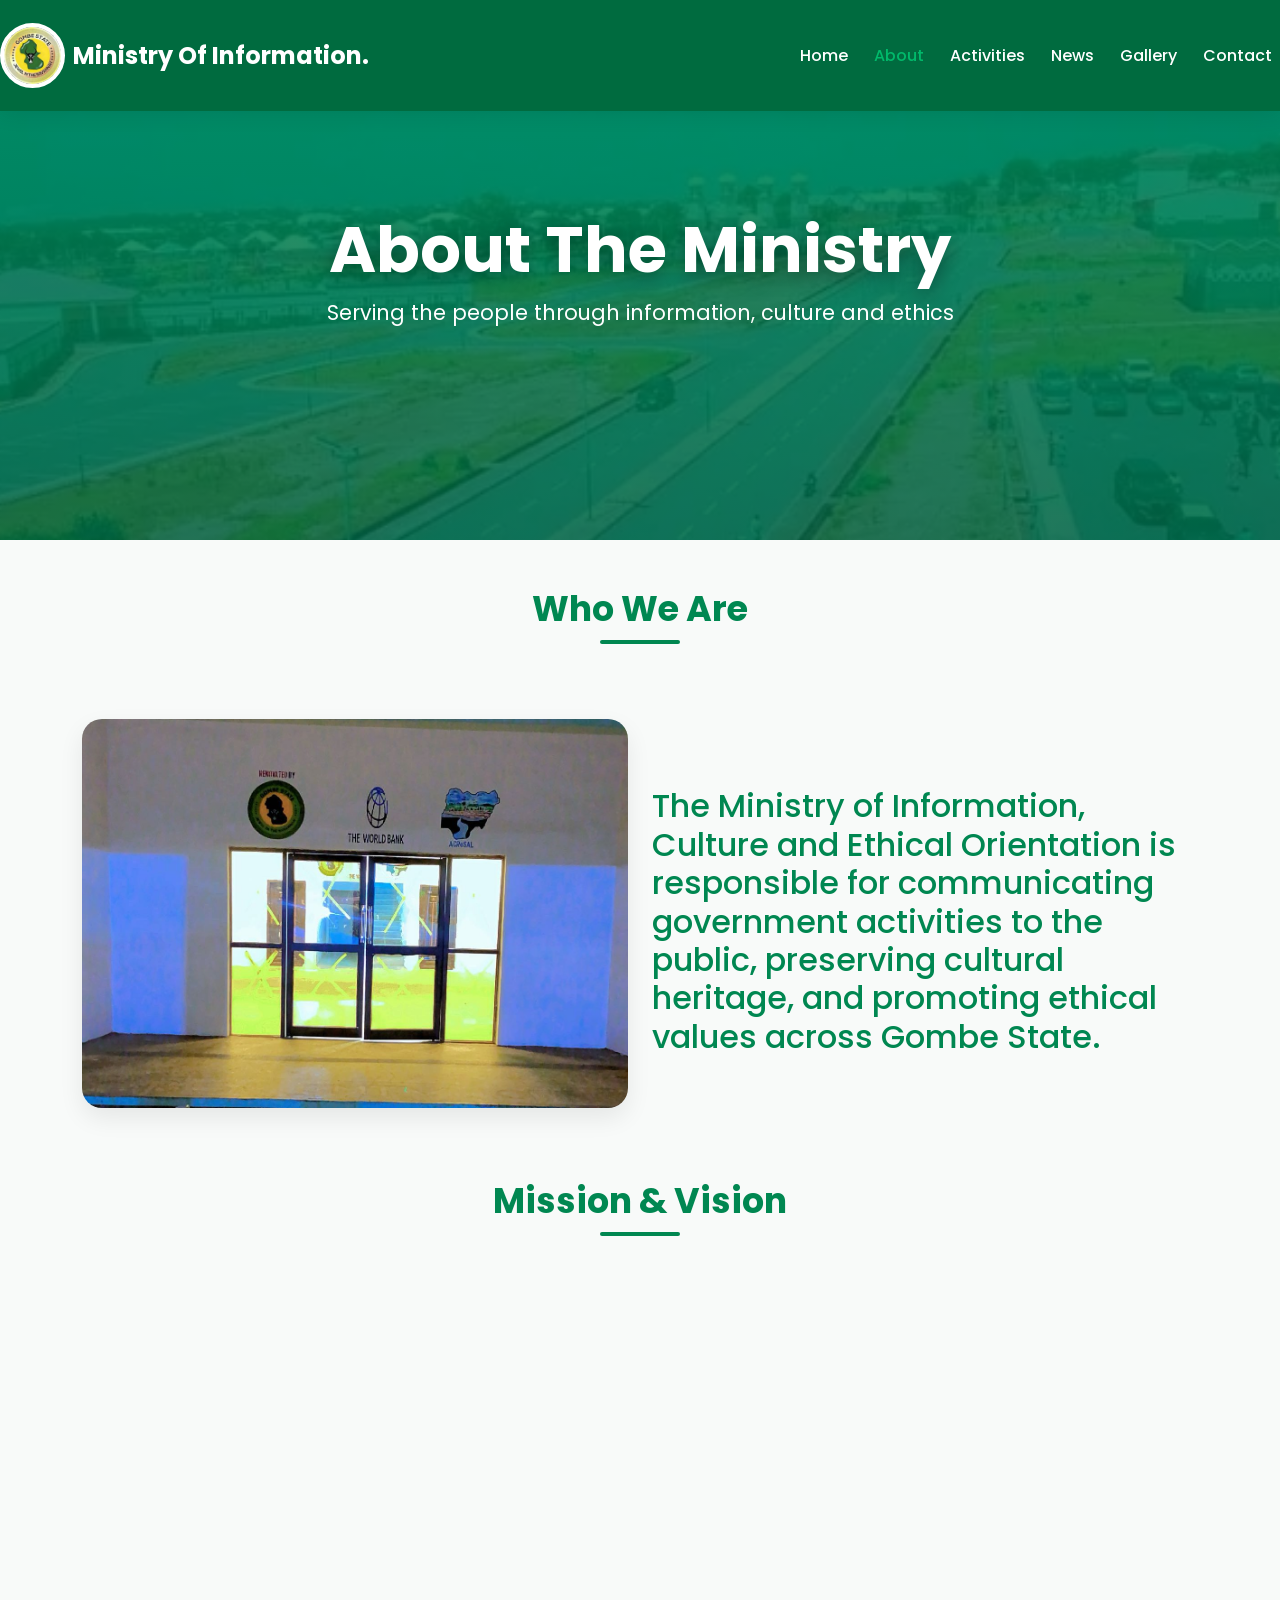
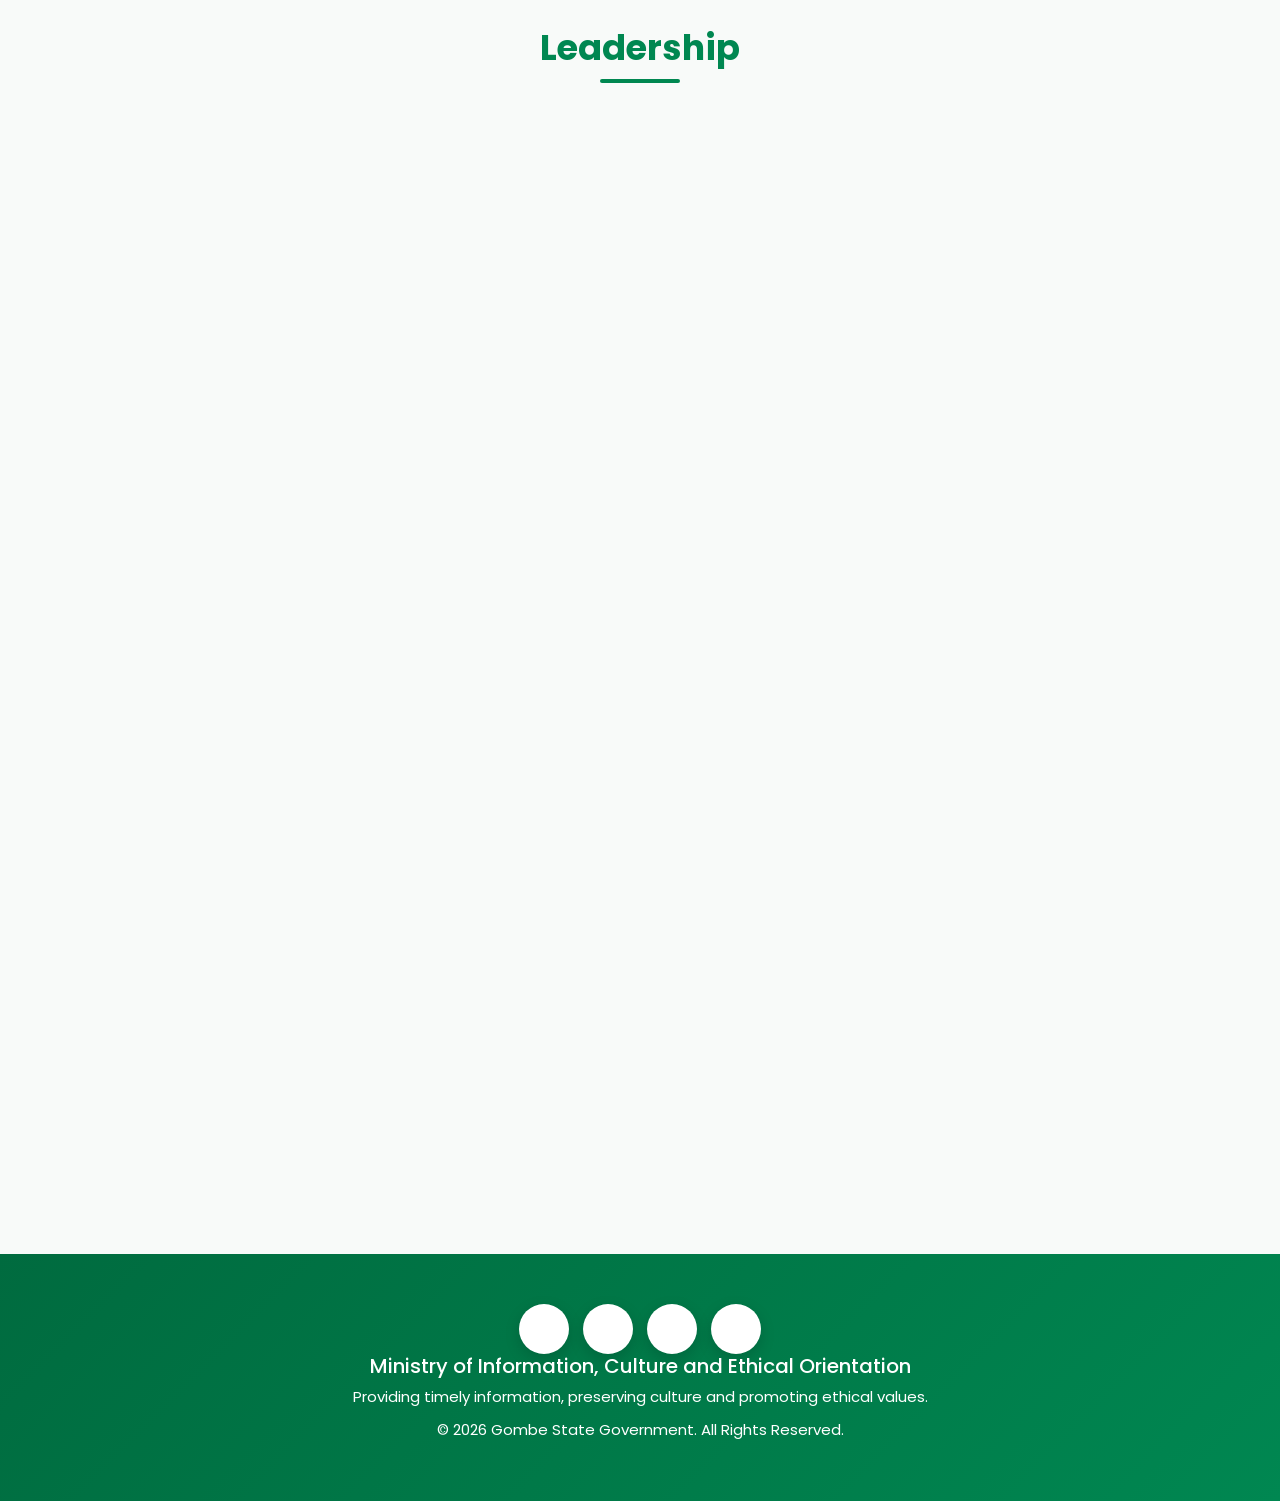
==== about.html @ 18f8c5ce "Add files via upload" ====
<!DOCTYPE html>
<html lang="en">
<head>
<meta charset="UTF-8">
<meta name="viewport" content="width=device-width, initial-scale=1.0">
<title>About Us</title>

<link rel="stylesheet" href="https://cdn.jsdelivr.net/npm/bootstrap@5.3.3/dist/css/bootstrap.min.css">
    <link rel="stylesheet" href="./css/bootstrap.min.css">
    <link rel="stylesheet" href="./css/all.css">
    <link rel="stylesheet" href="./css/jquery.fancybox.css">
    <link rel="stylesheet" href="https://cdn.jsdelivr.net/npm/bootstrap-icons@1.11.3/font/bootstrap-icons.min.css">
    <link rel="stylesheet" href="https://unpkg.com/aos@next/dist/aos.css" />
    <link rel="stylesheet" href="./css/clash-display.css">
    <link rel="stylesheet" href="./css/style.css">
    <link rel="stylesheet" href="./css/fontawesome.min.css">
    <link rel="stylesheet" href="https://unpkg.com/aos@next/dist/aos.css" />

<style>

/* PAGE BACKGROUND */
body{
    background:#f8faf9;
}

/* NAVBAR (same as activities) */
.navbar{
    background:#006b3f !important;
    box-shadow:0 2px 20px rgba(0,0,0,.1);
}

.navbar-brand{
    font-weight:700;
    font-size:1.4rem;
}

.nav-link{
    color:white !important;
    margin-left:10px;
}

.nav-link:hover,
.nav-link.active{
    color:#d4ffe6 !important;
}
custom-navbar{
    background: rgba(25,135,84,0.95);
    backdrop-filter: blur(10px);
}

.navbar-brand{
    font-size:24px;
    color:white !important;
}

.nav-link{
    color:white !important;
    margin-left:10px;
    font-weight:500;
}

.nav-link:hover,
.nav-link.active{
    color:#00b96b !important;
}
.navbar-brand img{
    width:60px;
    height:60px;
    object-fit:cover;
    border-radius:50%;
    border:2px solid white;
    padding:2px;
    background:white;
}
/* REMOVE ALL LEFT SPACING */
.navbar,
.container-fluid,
.navbar-brand {
    margin: 0 !important;
    padding-left: 0 !important;
}

/* BRAND ALIGNMENT */
.navbar-brand{
    display: flex;
    align-items: center;
}

/* LOGO STYLE */
.navbar-brand img{
    width:65px;
    height:65px;
    object-fit: cover;
    border-radius: 50%;
}

/* HERO (same style) */
.hero-small{
    background:
    linear-gradient(
    rgba(0,135,81,.85),
    rgba(0,80,50,.85)),
    url('image/hero5.jpg');

    background-size:cover;
    background-position:center;
    background-attachment:fixed;
    min-height:60vh;

    display:flex;
    align-items:center;
    justify-content:center;

    color:white;
}
.hero-small h1{
    font-size:4rem;
    font-weight:700;
    text-shadow:0 5px 20px rgba(0,0,0,.4);
}

.hero-small p{
    font-size:1.3rem;
    max-width:700px;
    margin:auto;
}

/* SECTION TITLE (same as activities) */
.section-title{
    text-align:center;
    margin-bottom:50px;
}
.section-title h2{
    color:#008751;
    font-weight:700;
    position:relative;
    display:inline-block;
}
.section-title h2::after{
    content:'';
    width:80px;
    height:4px;
    background:#008751;
    display:block;
    margin:10px auto;
    border-radius:20px;
}

/* ABOUT IMAGE */
.about-img{
    border-radius:20px;
    box-shadow:0 10px 25px rgba(0,0,0,.08);
}

/* CARDS (same as activities) */
.card-box{
    background:white;
    border-radius:20px;
    overflow:hidden;
    padding:30px;
    text-align:center;
    box-shadow:0 10px 25px rgba(0,0,0,.08);
    transition:.4s;
    height:100%;
}
.card-box:hover{
    transform:translateY(-10px);
}
.card-box i{
    font-size:45px;
    color:#008751;
}
.card-box h4{
    margin-top:15px;
    color:#008751;
    font-weight:700;
}

/* LEADERSHIP CARDS */
.leader-card{
    background:white;
    border-radius:20px;
    padding:25px;
    overflow:hidden;
    text-align:center;
    box-shadow:0 10px 25px rgba(0,0,0,.08);
    transition:.4s;
}
.leader-card:hover{
    transform:translateY(-10px);
}
.leader-img{
    width:170px;
    height:170px;
    object-fit:cover;
    overflow:hidden;
    border-radius:50%;
    border:5px solid #008751;
}

/* STATS (same style as activities) */
.stats-box{
    background:white;
    border-radius:20px;
    padding:30px;
    text-align:center;
    
    box-shadow:0 10px 25px rgba(0,0,0,.08);
    transition:.3s;
}
.stats-box:hover{
    transform:translateY(-8px);
}
.stats-box h2{
    color:#008751;
    font-size:45px;
    font-weight:700;
}

/* FOOTER */
footer{
    background:linear-gradient(135deg,#006b3f,#008751);
    color:white;
    padding:50px 20px;
    text-align:center;
}
.social-icon{
    width:50px;
    height:50px;
    background:white;
    color:#008751;
    display:inline-flex;
    align-items:center;
    justify-content:center;
    border-radius:50%;
    margin:0 5px;
    font-size:22px;
    text-decoration:none;
    transition:.3s;
}
/* KEEP HEADER NORMAL */
.section-title {
    text-align: center;
    margin-bottom: 50px;
}

/* CENTER ONLY THE CARDS */
.mission-vision-wrapper .row {
    justify-content: center;
}

/* OPTIONAL: MAKE ROW A FLEX CENTER SYSTEM (safe version) */
.mission-vision-wrapper .row.g-4 {
    display: flex;
    justify-content: center;
}
.social-icon:hover{
    transform:translateY(-5px);
}

/* RESPONSIVE */
@media(max-width:768px){
    .hero-small h1{font-size:35px;}
}
        /* RESPONSIVE */
        @media(max-width:768px){
        
        .hero-small h1{
            font-size:35px;
        }
    
        .hero-small p{
            font-size:16px;
        }
    
        .project-slider-img{
            height:250px;
        }
    
    }
    
</style>
</head>

<body>

<!-- NAVBAR -->
<nav class="navbar navbar-expand-lg navbar-dark fixed-top custom-navbar">
    <div class="container-fluid px-0">
        <a class="navbar-brand d-flex align-items-center m-0 ps-0" href="index.html">

            <img src="./image/logo.jpg" alt="Ministry Logo" class="me-2">
            Ministry Of Information.
        </a>

        <button class="navbar-toggler" type="button" data-bs-toggle="collapse" data-bs-target="#menu">
            <span class="navbar-toggler-icon"></span>
        </button>

        <div class="collapse navbar-collapse" id="menu">
            <ul class="navbar-nav ms-auto">
                <li class="nav-item"><a class="nav-link" href="index.html">Home</a></li>
                <li class="nav-item"><a class="nav-link active" href="about.html">About</a></li>
                <li class="nav-item"><a class="nav-link " href="activities.html">Activities</a></li>
                <li class="nav-item"><a class="nav-link" href="news.html">News</a></li>
                <li class="nav-item"><a class="nav-link" href="gallery.html">Gallery</a></li>
                <li class="nav-item"><a class="nav-link" href="contact.html">Contact</a></li>
            </ul>
        </div>
    </div>
</nav>
<!-- HERO -->
<section class="hero-small">
    <div class="container">
        <h1>About The Ministry</h1>
        <p>Serving the people through information, culture and ethics</p>
    </div>
</section>

<!-- ABOUT -->
<section class="container my-5">
    <div class="section-title">
        <h2>Who We Are</h2>
    </div>

    <div class="row align-items-center">
        <div class="col-md-6 mb-4">
            <img src="image/1001.jpg" class="img-fluid about-img">
        </div>

        <div class="col-md-6">
            <h2>
                The Ministry of Information, Culture and Ethical Orientation is responsible for
                communicating government activities to the public, preserving cultural heritage,
                and promoting ethical values across Gombe State.
            </h2>
        </div>
    </div>
</section>

<!-- MISSION & VISION -->
<section class="container mission-vision-wrapper">
    <div class="section-title">
        <h2>Mission & Vision</h2>
    </div>

    <div class="row g-4">

        <div class="col-md-4" data-aos="fade-up">
            <div class="card-box">
                <i class="bi bi-bullseye"></i>
                <h4>Our Mission</h4>
                <p>To ensure effective dissemination of government information and promote cultural values.</p>
            </div>
        </div>

        <div class="col-md-4" data-aos="fade-up">
            <div class="card-box">
                <i class="bi bi-eye"></i>
                <h4>Our Vision</h4>
                <p>To build an informed, united and ethically responsible society.</p>
            </div>
        </div>

    </div>
</section>

<!-- LEADERSHIP -->
<section class="container my-5">

    <div class="section-title">
        <h2>Leadership</h2>
    </div>

    <div class="row g-4 text-center">

        <div class="col-md-4" data-aos="fade-up">
            <div class="leader-card">
                <img src="images/commissioner.jpg" class="leader-img">
                <h3 class="mt-3">Muhammad Muhammad Galadima</h3>
                <h5 class="mt-3">Permanent Secretary</h5>
                <p>Administrative Leadership</p>
            </div>
        </div>

        <div class="col-md-4" data-aos="fade-up">
            <div class="leader-card">
                <img src="images/commissioner.jpg" class="leader-img">
                <h3 class="mt-3">Ricard James</h3>
                <h5 class="mt-3">Director</h5>
                <p>Information</p>
            </div>
        </div>

        <div class="col-md-4" data-aos="fade-up">
            <div class="leader-card">
                <img src="images/commissioner.jpg" class="leader-img">
                <h3 class="mt-3">Umar Alabura</h3>
                <h5 class="mt-3">Director</h5>
                <p>Culture</p>
            </div>
        </div>

        <div class="col-md-4" data-aos="fade-up">
            <div class="leader-card">
                <img src="images/commissioner.jpg" class="leader-img">
                <h3 class="mt-3">Salihu Abdullahi</h3>
                <h5 class="mt-3">Director</h5>
                <p>Planing, Research and Statistic</p>
            </div>
        </div>
        <div class="col-md-4" data-aos="fade-up">
            <div class="leader-card">
                <img src="images/commissioner.jpg" class="leader-img">

                <h3 class="mt-3">Gloria Bala</h3>
                <h5 class="mt-3">Director</h5>
                <p>Administration and Finance</p>
            </div>
        </div>

    </div>
</section>

<!-- STATS -->
<section class="container my-5">
    <div class="row g-4 text-center">

        <div class="col-md-4" data-aos="fade-up">
            <div class="stats-box">
                <h2>20+</h2>
                <p>Government Campaigns</p>
            </div>
        </div>

        <div class="col-md-4" data-aos="fade-up">
            <div class="stats-box">
                <h2>50+</h2>
                <p>Cultural Activities</p>
            </div>
        </div>

        <div class="col-md-4" data-aos="fade-up">
            <div class="stats-box">
                <h2>100+</h2>
                <p>Public Information Programs</p>
            </div>
        </div>

    </div>
</section>

<!-- FOOTER -->
<footer>
    <a class="social-icon" href="#"><ion-icon name="logo-twitter"></ion-icon></a>
    <a class="social-icon" href="#"><ion-icon name="logo-facebook"></ion-icon></a>
    <a class="social-icon" href="#"><ion-icon name="logo-instagram"></ion-icon></a>
    <a class="social-icon" href="#"><ion-icon name="logo-tiktok"></ion-icon></a>

    
    <h5>Ministry of Information, Culture and Ethical Orientation</h5>

    <p>Providing timely information, preserving culture and promoting ethical values.</p>

    <p>&copy; 2026 Gombe State Government. All Rights Reserved.</p>

</footer>
<script>
    AOS.init({
        duration:1000,
        once:true
    });
    </script>

 <script src="https://unpkg.com/aos@next/dist/aos.js"></script>
<script type="module" src="https://unpkg.com/ionicons@7.1.0/dist/ionicons/ionicons.esm.js"></script>
<script nomodule src="https://unpkg.com/ionicons@7.1.0/dist/ionicons/ionicons.js"></script>
<script src="https://cdn.jsdelivr.net/npm/bootstrap@5.3.3/dist/js/bootstrap.bundle.min.js"></script>

<script type="module" src="https://unpkg.com/ionicons@7.1.0/dist/ionicons/ionicons.esm.js"></script>
<script nomodule src="https://unpkg.com/ionicons@7.1.0/dist/ionicons/ionicons.js"></script>
<script src="https://cdn.jsdelivr.net/npm/bootstrap@5.3.0/dist/js/bootstrap.bundle.min.js"></script>

<script src="https://cdn.jsdelivr.net/npm/bootstrap@5.3.0/dist/js/bootstrap.bundle.min.js"></script>
<script src="./js/bootstrap.bundle.min.js"></script>
<script src="./js/all.js"></script>
<script src="https://unpkg.com/aos@next/dist/aos.js"></script>
<script src="./js/main.js"></script>
<script src="./js/jquery.fancybox.js.js"></script>
<script src="./js/jquery.fancybox.min.js.js"></script>
<script src="./js/main.js"></script>
<script src="./js/jquery.min.js"></script>
<script src="https://cdn.jsdelivr.net/npm/bootstrap@5.3.3/dist/js/bootstrap.bundle.min.js"></script>
<script src="./js/jquery-3.6.0.min.js">

</script>
</body>
</html>
---- css/style.css ----
/* ===== GOOGLE FONT ===== */
@import url('https://fonts.googleapis.com/css2?family=Poppins:wght@300;400;500;600;700&display=swap');

*{
    margin:0;
    padding:0;
    box-sizing:border-box;
    font-family: 'Poppins', sans-serif;
}
:root{
    --primary:#008751;
    --primary-dark:#006b3f;
    --light:#f8fff9;
    --white:#ffffff;
    --shadow:0 8px 25px rgba(0,0,0,.08);
}

body{
    background:#f5f7fa;
    color:#008751;
    overflow-x:hidden;
}

/* ===== NAVBAR ===== */
.navbar{
    background:var(--primary) !important;
    padding:18px 0;
    box-shadow:0 4px 20px rgba(0,0,0,.15);
}

.navbar-brand{
    font-size:26px;
    font-weight:700;
    color:white !important;
}

.nav-link{
    color:white !important;
    margin-left:20px;
    font-weight:500;
    position:relative;
}

.nav-link::after{
    content:'';
    position:absolute;
    width:0;
    height:2px;
    left:0;
    bottom:-5px;
    background:white;
    transition:.3s;
}

.nav-link:hover::after{
    width:100%;
}
/* ===== HERO SECTION ===== */
.hero{
    background:linear-gradient(rgba(0,0,0,0.6), rgba(0,0,0,0.6)),
    url('../images/hero.jpg');
    background-size:cover;
    background-position:center;
    height:90vh;
    display:flex;
    align-items:center;
    justify-content:center;
    text-align:center;
    color:white;
    padding:20px;
}

.hero h1{
    font-size:55px;
    font-weight:700;
}

.hero p{
    font-size:20px;
    margin:20px 0;
}

.hero .btn{
    padding:12px 30px;
    border-radius:30px;
    font-weight:bold;
}
.hero-slider{
    height:90vh;
}

.hero-slider img{
    height:90vh;
    object-fit:cover;
    filter:brightness(50%);
}

.carousel-caption{
    bottom:25%;
}

.carousel-caption h1{
    font-size:60px;
    font-weight:700;
}

.carousel-caption p{
    font-size:22px;
}

/* SMALL HERO FOR OTHER PAGES */
.hero-small{
    background:linear-gradient(rgba(0,0,0,0.6), rgba(0,0,0,0.6)),
    url('../images/banner.jpg');
    background-size:cover;
    background-position:center;
    padding:100px 20px;
    text-align:center;
    color:white;
}

.hero-small h1{
    font-size:45px;
    font-weight:700;
}

/* SECTION TITLE */
.section-title{
    text-align:center;
    margin-bottom:40px;
}

.section-title h2{
    font-size:35px;
    font-weight:700;
    color:#0b1f3a;
}

.section-title p{
    color:#008751;
}

/* CARDS */
.card{
    border:none;
    border-radius:15px;
    overflow:hidden;
    box-shadow:0px 6px 20px rgba(0,0,0,0.1);
    transition:0.4s;
    margin-bottom:25px;
}

.card:hover{
    transform:translateY(-10px);
}

.card img{
    height:250px;
    object-fit:cover;
}

.card-body h5,
.card-body h4{
    color:#0b1f3a;
    font-weight:600;
}

/* GALLERY */
.gallery-img{
    width:100%;
    height:280px;
    object-fit:cover;
    border-radius:15px;
    transition:0.4s;
}

.gallery-img:hover{
    transform:scale(1.05);
}

/* ABOUT PAGE LEADERS */
.leadership-img{
    width:180px;
    height:180px;
    object-fit:cover;
    border-radius:50%;
    border:5px solid #f4b400;
}

/* BUTTONS */
.btn-primary{
    background:#0b1f3a;
    border:none;
}

.btn-primary:hover{
    background:#f4b400;
    color:black;
}

/* CONTACT FORM */
form input,
form textarea{
    border-radius:10px !important;
    padding:12px;
}

form button{
    border-radius:10px;
    padding:12px;
}

/* LIST GROUP */
.list-group-item{
    padding:20px;
    border:none;
    margin-bottom:10px;
    border-radius:10px !important;
    box-shadow:0px 3px 10px rgba(0,0,0,0.05);
}

/* FOOTER */
footer{
    background:linear-gradient(135deg,#006b3f,#008751);
    color:white;
    padding:60px 20px 25px;
    margin-top:80px;
    width:100%;
}

.social-icon{
    width:50px;
    height:50px;
    display:inline-flex;
    justify-content:center;
    align-items:center;
    text-decoration:none;
    background:white;
    color:#008751;
    border-radius:50%;
    margin:0 8px 20px;
    font-size:24px;
    transition:.4s;
    box-shadow:0 5px 15px rgba(0,0,0,.15);
}

.social-icon:hover{
    transform:translateY(-8px);
    background:#e8f7ef;
}

footer p{
    margin-bottom:10px;
    font-size:15px;
}
/* =========================
   BEAUTIFUL GALLERY MODAL
========================= */

.custom-modal{
    border:none;
    border-radius:20px;
    overflow:hidden;
    box-shadow:0px 10px 40px rgba(0,0,0,0.25);
    animation: popupFade 0.4s ease;
}

/* Header */
.custom-modal-header{
    background: linear-gradient(135deg, #0b1f3a, #123b70);
    color:white;
    padding:20px;
    border:none;
}

.custom-modal-header h4{
    font-weight:600;
}

/* Close button */
.custom-close{
    background-color:white;
    border-radius:50%;
    padding:10px;
}

/* Image container */
.modal-image-container{
    overflow:hidden;
    border-radius:15px;
    margin-bottom:20px;
}

/* Large image */
.modal-image{
    width:100%;
    max-height:500px;
    object-fit:cover;
    border-radius:15px;
    transition:0.4s;
}

.modal-image:hover{
    transform:scale(1.03);
}

/* Description box */
.modal-description-box{
    background:#f8f9fa;
    padding:25px;
    border-radius:15px;
    box-shadow:0px 5px 15px rgba(0,0,0,0.08);
}

.modal-description-box p{
    font-size:18px;
    line-height:1.8;
    color:#333;
}

/* Modal fade animation */
@keyframes popupFade{
    from{
        transform:scale(0.8);
        opacity:0;
    }
    to{
        transform:scale(1);
        opacity:1;
    }
}
/* Activity Cards */
.activity-card{
    background: white;
    border-radius: 20px;
    overflow: hidden;
    box-shadow: 0px 5px 20px rgba(0,0,0,0.1);
    transition: 0.4s;
    cursor: pointer;

    height: 100%;              /* Makes all cards equal height */
    display: flex;
    flex-direction: column;
}

.activity-card:hover{
    transform: translateY(-10px);
}

/* Image */
.activity-img{
    width: 100%;
    height: 250px;
    object-fit: cover;
}

/* Content */
.activity-content{
    padding: 20px;
    flex-grow: 1;              /* Makes content area stretch equally */
    display: flex;
    flex-direction: column;
    justify-content: space-between;
}

/* Title */
.activity-content h5{
    color: #0b1f3a;
    font-weight: 600;
    min-height: 50px;          /* Keeps titles aligned */
}

/* Description */
.activity-content p{
    color: #666;
    min-height: 60px;          /* Keeps description area same height */
}

/* About Page Cards */
.about-card{
    background: white;
    border-radius: 20px;
    box-shadow: 0px 5px 20px rgba(0,0,0,0.1);
    padding: 30px;
    height: 100%;              /* Equal height */
    display: flex;
    flex-direction: column;
    justify-content: space-between;
    transition: 0.4s;
}

.about-card:hover{
    transform: translateY(-8px);
}

.about-card h3{
    color: #0b1f3a;
    font-weight: 600;
    min-height: 50px;
}

.about-card p{
    color: #666;
    line-height: 1.8;
}
/* Project Cards */
.project-card{
    background:white;
    border-radius:20px;
    overflow:hidden;
    box-shadow:0px 5px 20px rgba(0,0,0,0.1);
    cursor:pointer;
    transition:0.4s;
    height:100%;
}

.project-card:hover{
    transform:translateY(-10px);
}

.project-img{
    width:100%;
    height:250px;
    object-fit:cover;
}

.project-content{
    padding:20px;
}

.project-content h5{
    color:#0b1f3a;
}

/* Modal project images */
.project-modal-img{
    width:100%;
    height:220px;
    object-fit:cover;
    border-radius:15px;
}
/* Project Slider Image */
.project-slider-img{
    width:100%;
    height:500px;
    object-fit:cover;
    border-radius:20px;
}

/* Carousel buttons */
.carousel-control-prev-icon,
.carousel-control-next-icon{
    background-color: rgba(0,0,0,0.5);
    padding:20px;
    border-radius:50%;
}
.news-card img{
    height:250px;
    object-fit:cover;
}

.modal-image{
    width:100%;
    height:350px;
    object-fit:cover;
    border-radius:15px;
}
/* LOADER SCREEN */
#loader{
    position: fixed;
    width: 100%;
    height: 100vh;
    background: #0b1f3a;
    display: flex;
    justify-content: center;
    align-items: center;
    z-index: 9999;
}

/* SPINNER */
.spinner{
    width: 60px;
    height: 60px;
    border: 6px solid #f3f3f3;
    border-top: 6px solid #f4b400;
    border-radius: 50%;
    animation: spin 1s linear infinite;
}

@keyframes spin{
    0% { transform: rotate(0deg); }
    100% { transform: rotate(360deg); }
}

/* FADE IN PAGE */
body{
    animation: fadeIn 1s ease-in;
}

@keyframes fadeIn{
    from{
        opacity: 0;
    }
    to{
        opacity: 1;
    }
}
.card,
.activity-card,
.project-card,
.news-card{
       transition: all 0.4s ease;
}

.card:hover,
.activity-card:hover,
.project-card:hover,
.news-card:hover{
    transform: translateY(-10px) scale(1.02);
}
.modal.fade .modal-dialog{
    transform: scale(0.8);
    transition: all 0.3s ease;
}

.modal.show .modal-dialog{
    transform: scale(1);
}

.activity-card{
    background:white;
    border-radius:20px;
    overflow:hidden;
    box-shadow:0 10px 30px rgba(0,0,0,.08);
    transition:.4s;
}

.activity-card:hover{
    transform:translateY(-10px);
}

.activity-img{
    width:100%;
    height:260px;
    object-fit:cover;
    transition:.4s;
}

.activity-card:hover .activity-img{
    transform:scale(1.05);
}
.section-title h2{
    color:var(--primary);
    position:relative;
    display:inline-block;
    margin-bottom:15px;
}

.section-title h2::after{
    content:'';
    width:70px;
    height:4px;
    background:var(--primary);
    display:block;
    margin:10px auto;
    border-radius:10px;
}
.btn-primary,
.btn-light{
    border-radius:50px;
    padding:12px 30px;
    font-weight:600;
    transition:.4s;
}

.btn-light{
    color:#008751;
}

.btn-light:hover{
    transform:translateY(-3px);
}
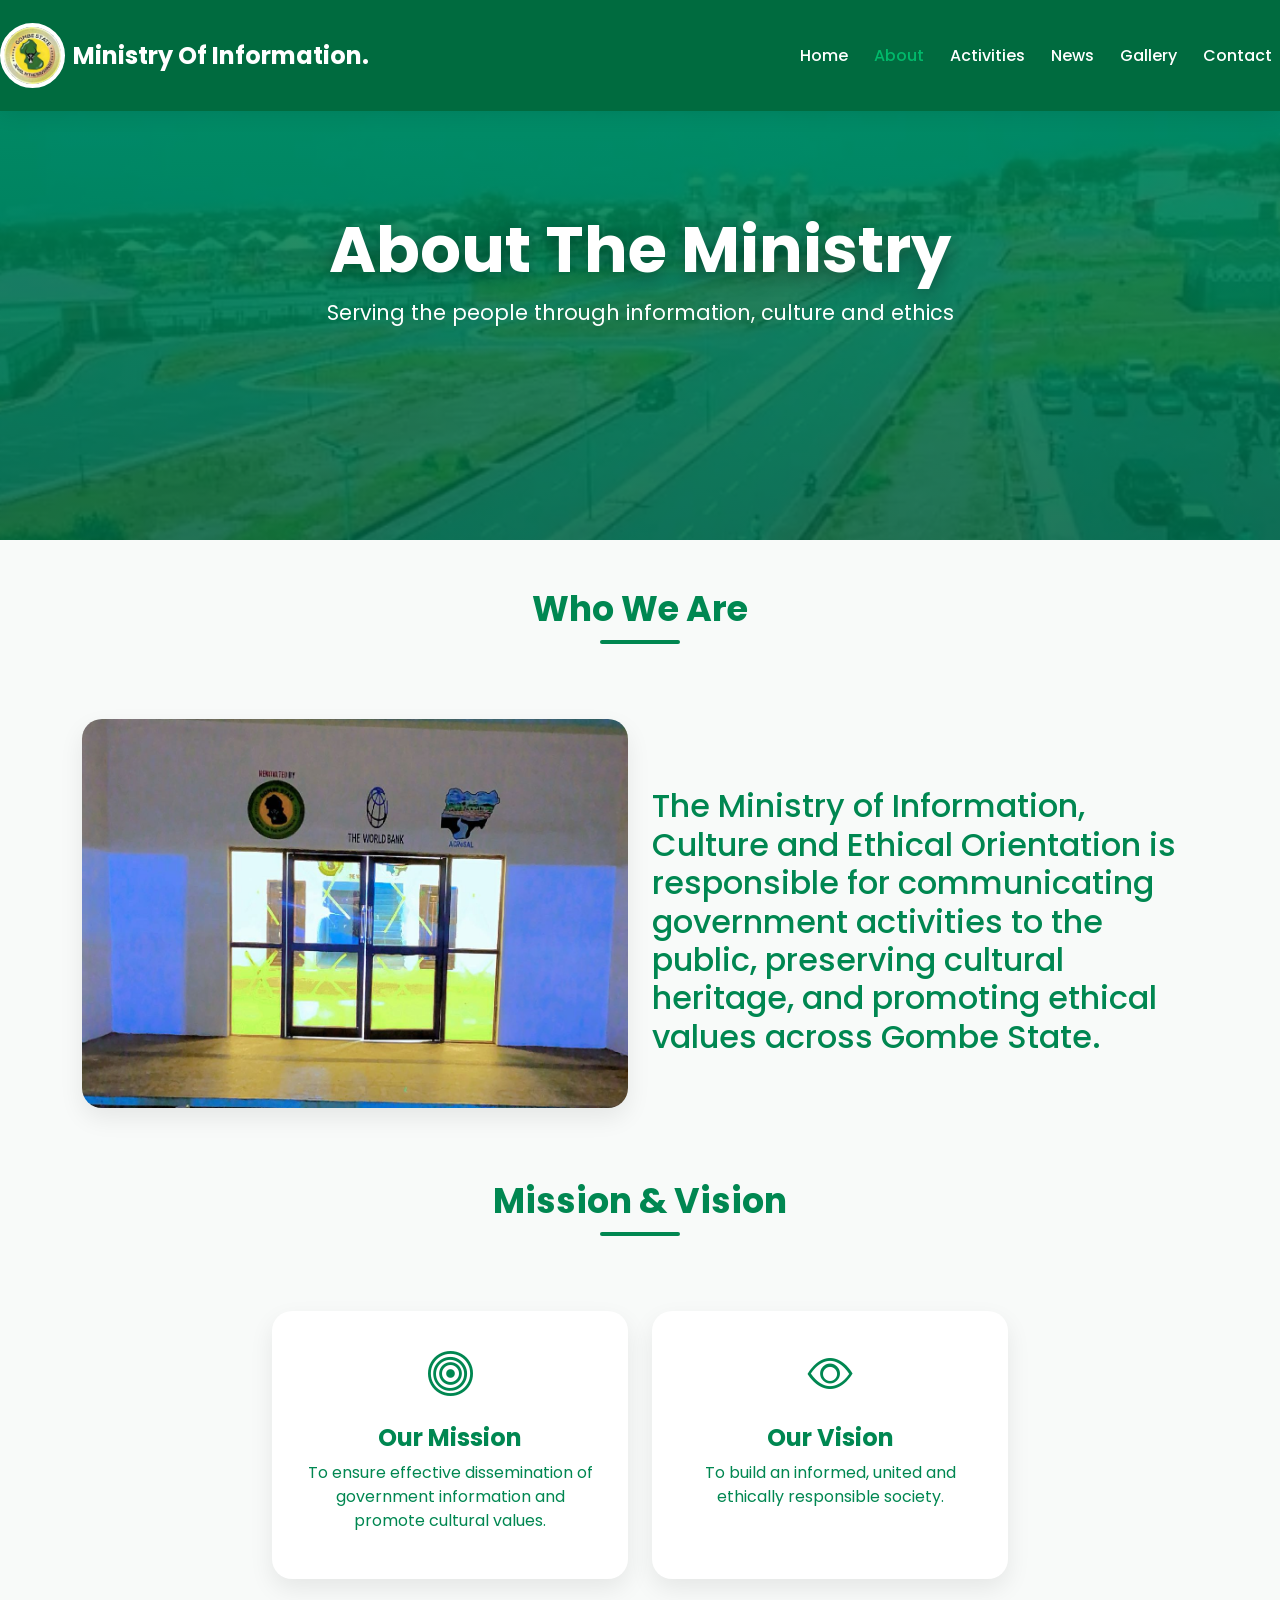
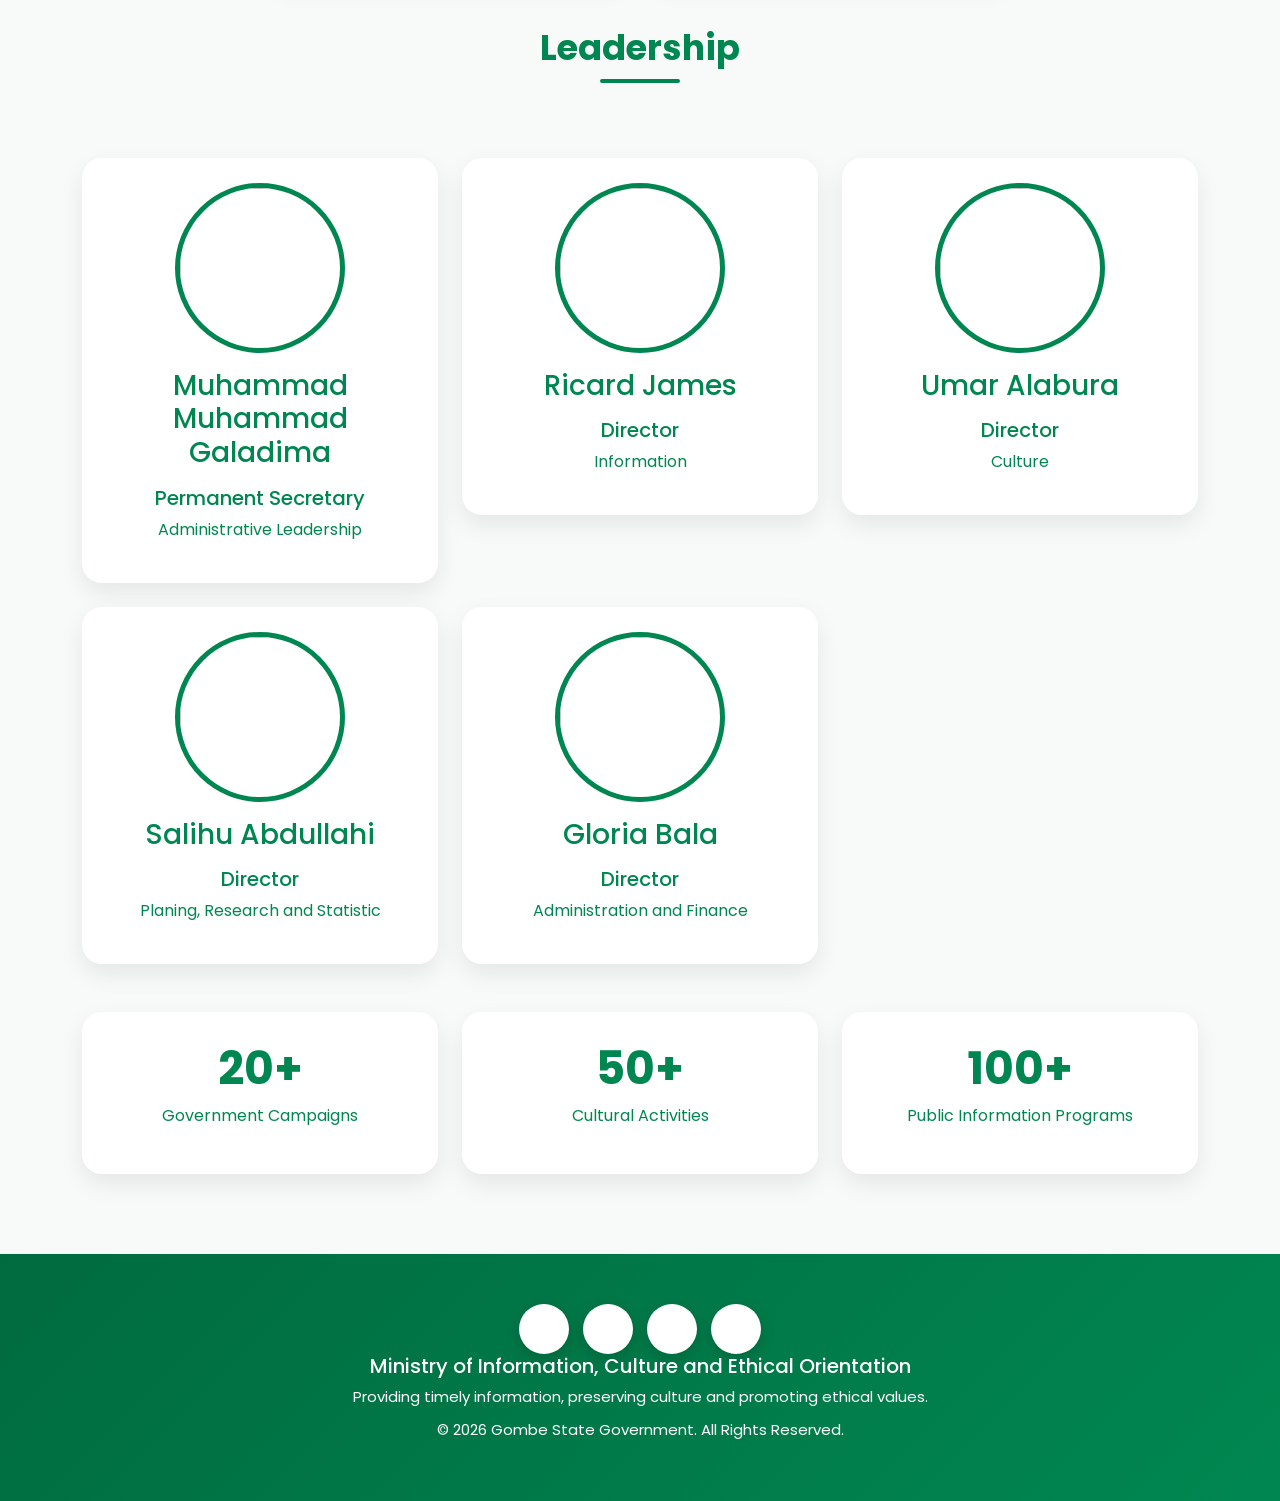
==== commit 46b203fb: "Update about.html" ====
--- a/about.html
+++ b/about.html
@@ -346,7 +346,7 @@
 
     <div class="row g-4">
 
-        <div class="col-md-4" data-aos="fade-up">
+        <div class="col-md-4">
             <div class="card-box">
                 <i class="bi bi-bullseye"></i>
                 <h4>Our Mission</h4>
@@ -354,7 +354,7 @@
             </div>
         </div>
 
-        <div class="col-md-4" data-aos="fade-up">
+        <div class="col-md-4">
             <div class="card-box">
                 <i class="bi bi-eye"></i>
                 <h4>Our Vision</h4>
@@ -374,7 +374,7 @@
 
     <div class="row g-4 text-center">
 
-        <div class="col-md-4" data-aos="fade-up">
+        <div class="col-md-4">
             <div class="leader-card">
                 <img src="images/commissioner.jpg" class="leader-img">
                 <h3 class="mt-3">Muhammad Muhammad Galadima</h3>
@@ -383,7 +383,7 @@
             </div>
         </div>
 
-        <div class="col-md-4" data-aos="fade-up">
+        <div class="col-md-4">
             <div class="leader-card">
                 <img src="images/commissioner.jpg" class="leader-img">
                 <h3 class="mt-3">Ricard James</h3>
@@ -392,7 +392,7 @@
             </div>
         </div>
 
-        <div class="col-md-4" data-aos="fade-up">
+        <div class="col-md-4">
             <div class="leader-card">
                 <img src="images/commissioner.jpg" class="leader-img">
                 <h3 class="mt-3">Umar Alabura</h3>
@@ -401,7 +401,7 @@
             </div>
         </div>
 
-        <div class="col-md-4" data-aos="fade-up">
+        <div class="col-md-4">
             <div class="leader-card">
                 <img src="images/commissioner.jpg" class="leader-img">
                 <h3 class="mt-3">Salihu Abdullahi</h3>
@@ -409,7 +409,7 @@
                 <p>Planing, Research and Statistic</p>
             </div>
         </div>
-        <div class="col-md-4" data-aos="fade-up">
+        <div class="col-md-4">
             <div class="leader-card">
                 <img src="images/commissioner.jpg" class="leader-img">
 
@@ -426,21 +426,21 @@
 <section class="container my-5">
     <div class="row g-4 text-center">
 
-        <div class="col-md-4" data-aos="fade-up">
+        <div class="col-md-4">
             <div class="stats-box">
                 <h2>20+</h2>
                 <p>Government Campaigns</p>
             </div>
         </div>
 
-        <div class="col-md-4" data-aos="fade-up">
+        <div class="col-md-4">
             <div class="stats-box">
                 <h2>50+</h2>
                 <p>Cultural Activities</p>
             </div>
         </div>
 
-        <div class="col-md-4" data-aos="fade-up">
+        <div class="col-md-4">
             <div class="stats-box">
                 <h2>100+</h2>
                 <p>Public Information Programs</p>
@@ -495,4 +495,4 @@
 
 </script>
 </body>
-</html>+</html>
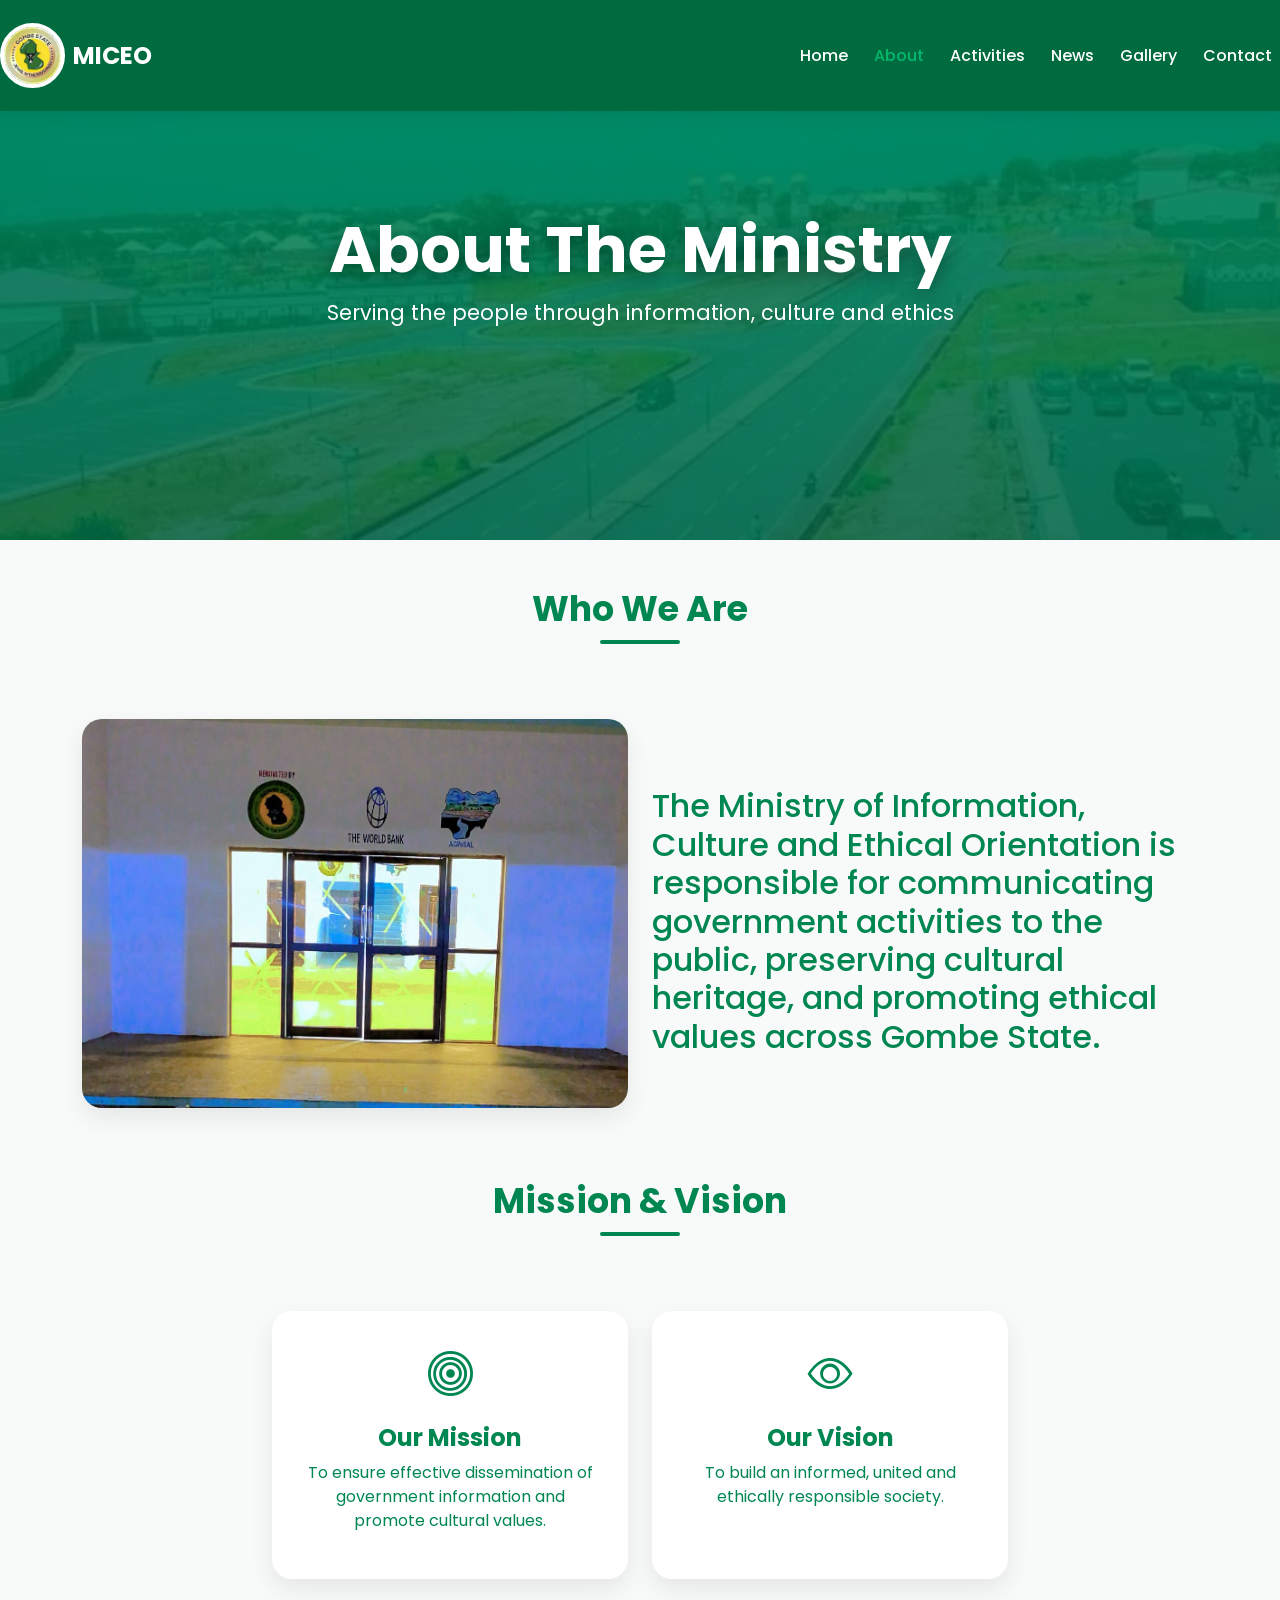
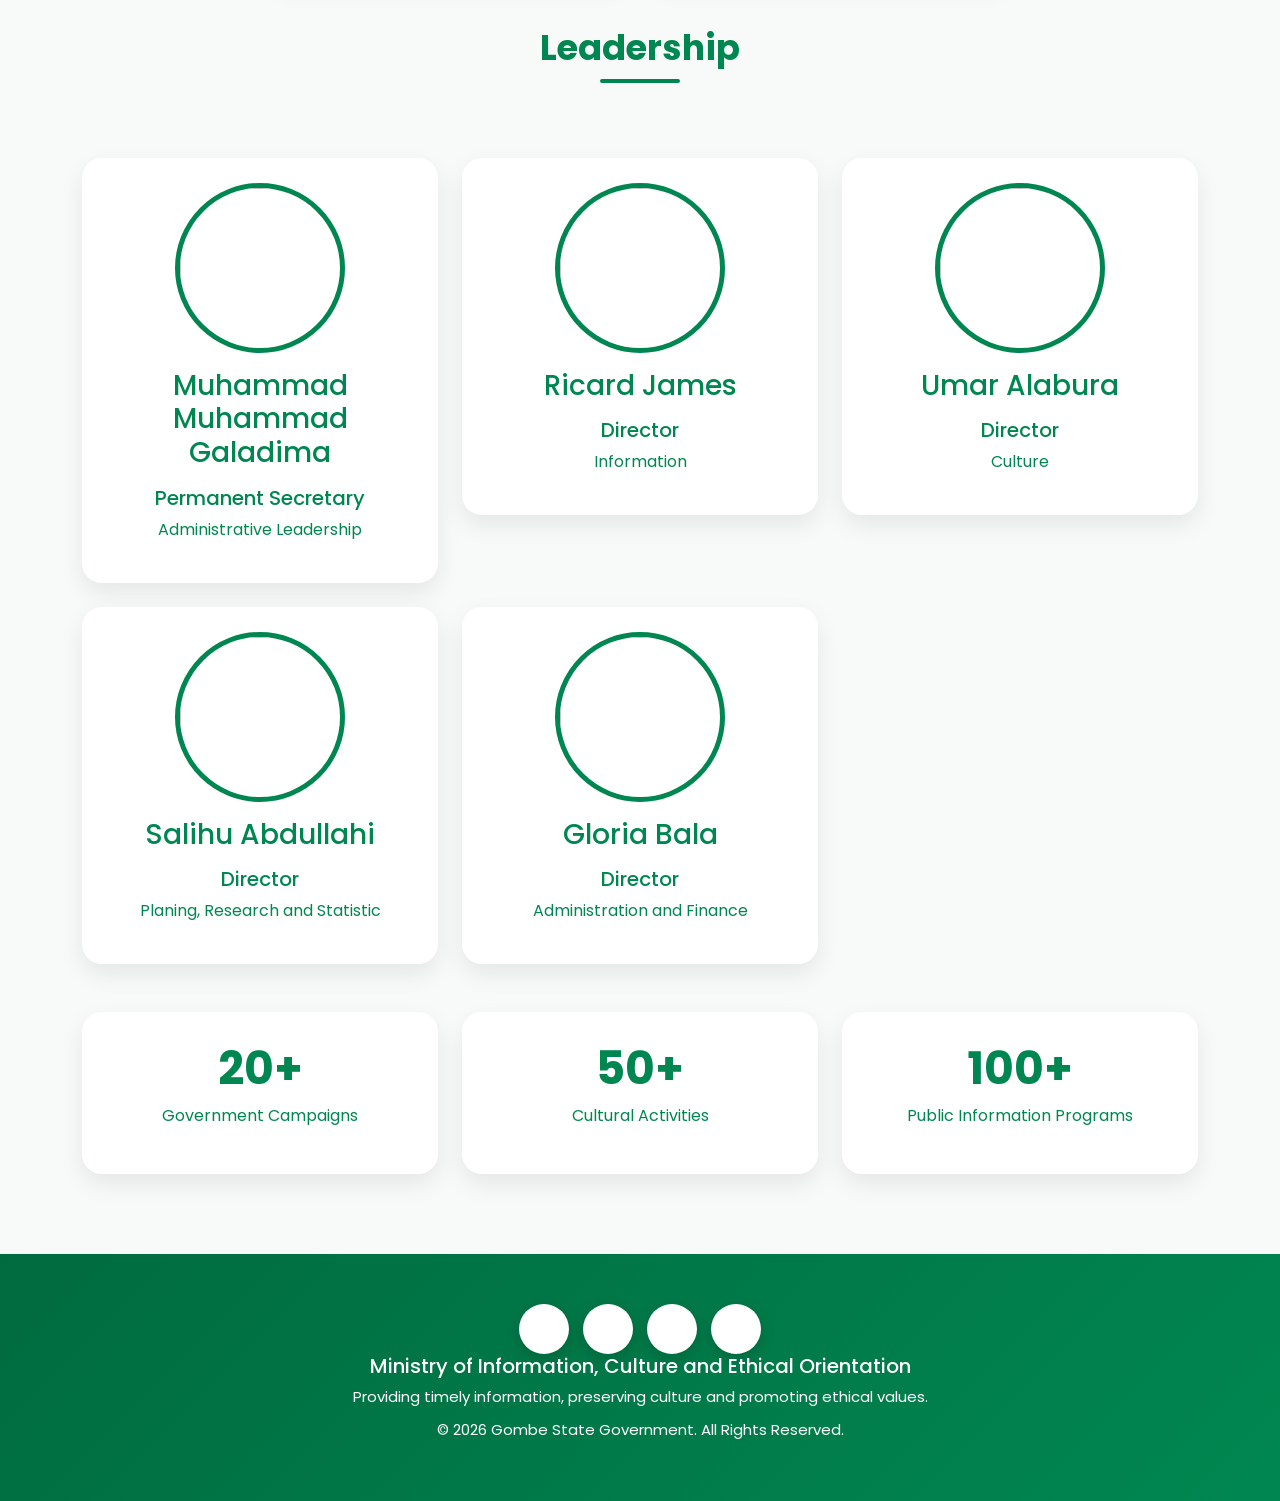
==== commit 9e0bc9c5: "Update about.html" ====
--- a/about.html
+++ b/about.html
@@ -290,7 +290,7 @@
         <a class="navbar-brand d-flex align-items-center m-0 ps-0" href="index.html">
 
             <img src="./image/logo.jpg" alt="Ministry Logo" class="me-2">
-            Ministry Of Information.
+            MICEO
         </a>
 
         <button class="navbar-toggler" type="button" data-bs-toggle="collapse" data-bs-target="#menu">
